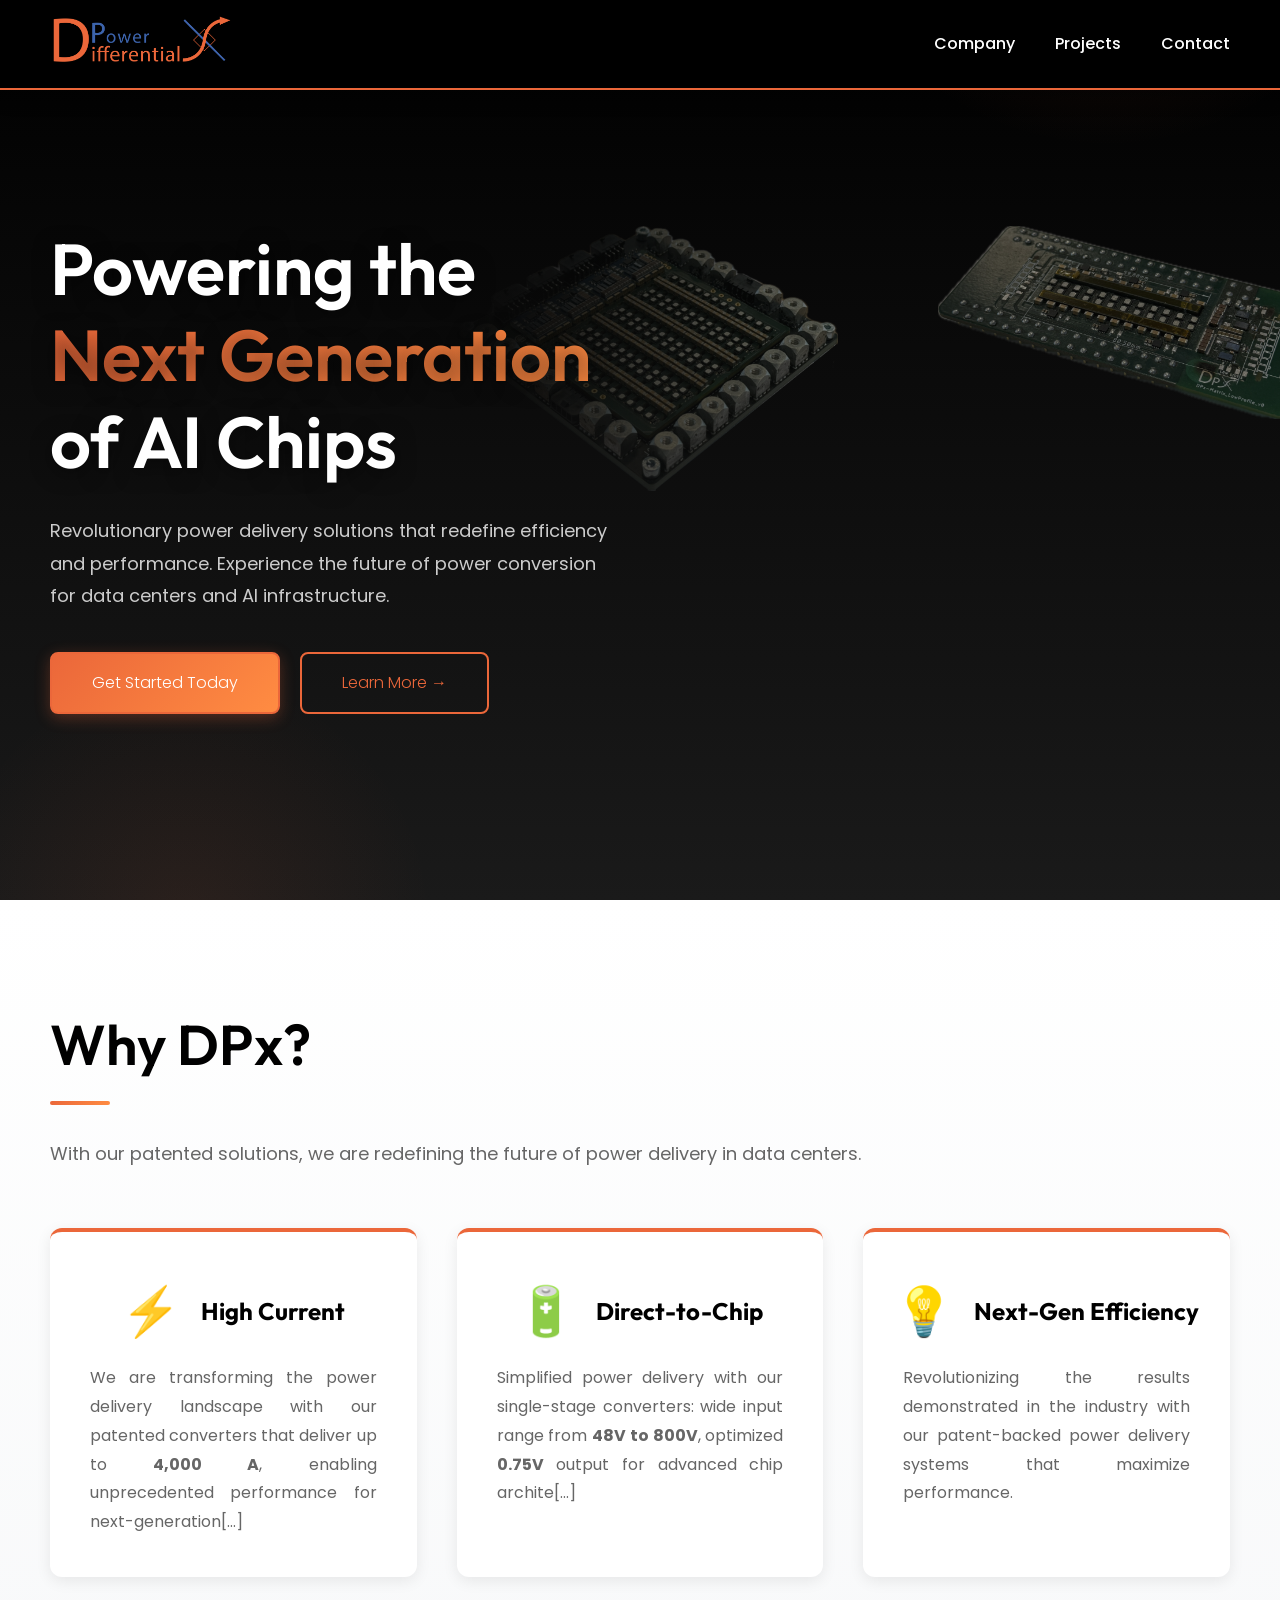
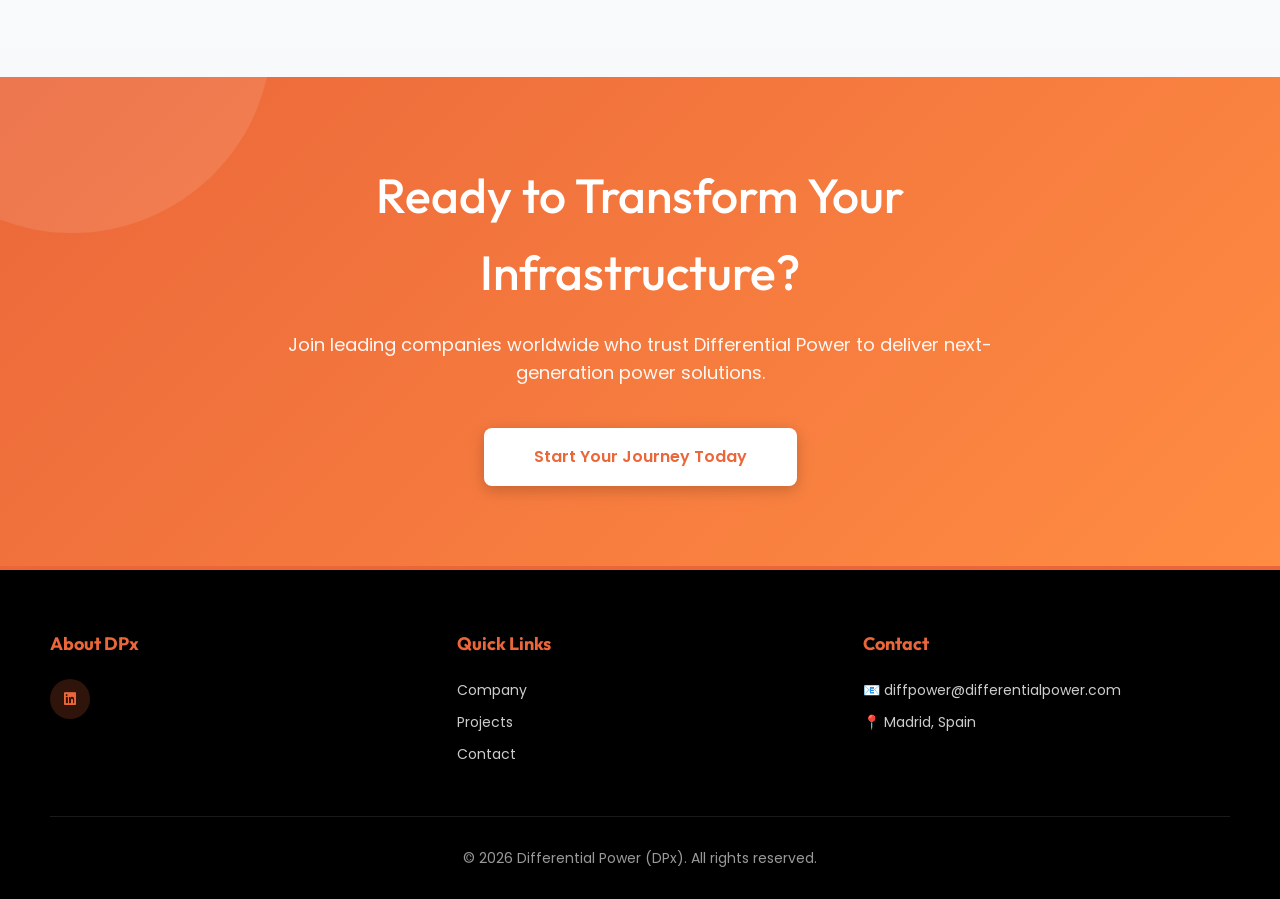
==== index.html @ 4995eabd "Update index.html" ====
<!DOCTYPE html>
<html lang="en">
<head>
    <meta charset="UTF-8">
    <meta name="viewport" content="width=device-width, initial-scale=1.0">
    <title>Differential Power - Next Generation Power Solutions</title>
    <link href="https://fonts.googleapis.com/css2?family=Poppins:wght@300;400;500;600;700&family=Space+Grotesk:wght@400;500;600;700&family=Outfit:wght@400;500;600;700&display=swap" rel="stylesheet">
    <link rel="stylesheet" href="https://cdnjs.cloudflare.com/ajax/libs/font-awesome/6.4.0/css/all.min.css">
    <style>
        * {
            margin: 0;
            padding: 0;
            box-sizing: border-box;
        }

        html {
            scroll-behavior: smooth;
        }

        body {
            font-family: 'Poppins', sans-serif;
            line-height: 1.6;
            color: #333;
            background-color: #ffffff;
            overflow-x: hidden;
        }

        /* Navbar */
        .navbar {
            background-color: #000000;
            color: white;
            display: flex;
            justify-content: space-between;
            align-items: center;
            padding: 15px 50px;
            position: fixed;
            top: 0;
            width: 100%;
            z-index: 1000;
            border-bottom: 2px solid #EB673A;
            box-shadow: 0 4px 20px rgba(0, 0, 0, 0.3);
            transition: all 0.3s ease;
        }

        .navbar-logo {
            height: 50px;
            width: auto;
            flex-shrink: 0;
            transition: transform 0.3s ease;
        }

        .navbar-logo:hover {
            transform: scale(1.05);
        }

        .nav-links {
            display: flex;
            list-style: none;
            gap: 40px;
            align-items: center;
        }

        .nav-links a {
            color: white;
            text-decoration: none;
            font-weight: 500;
            font-size: 16px;
            transition: all 0.3s ease;
            position: relative;
            padding-bottom: 5px;
        }

        .nav-links a::after {
            content: '';
            position: absolute;
            bottom: 0;
            left: 0;
            width: 0;
            height: 2px;
            background-color: #EB673A;
            transition: width 0.3s ease;
        }

        .nav-links a:hover::after {
            width: 100%;
        }

        .nav-links a:hover {
            color: #EB673A;
        }

        /* Hamburger Menu */
        .hamburger {
            display: none;
            flex-direction: column;
            cursor: pointer;
            gap: 6px;
        }

        .hamburger span {
            width: 25px;
            height: 3px;
            background-color: white;
            border-radius: 2px;
            transition: all 0.3s ease;
        }

        .hamburger.active span:nth-child(1) {
            transform: rotate(45deg) translate(10px, 10px);
        }

        .hamburger.active span:nth-child(2) {
            opacity: 0;
        }

        .hamburger.active span:nth-child(3) {
            transform: rotate(-45deg) translate(7px, -7px);
        }

        /* Mobile Menu */
        .mobile-menu {
            display: none;
            position: fixed;
            top: 70px;
            left: 0;
            right: 0;
            background-color: #1a1a1a;
            border-bottom: 2px solid #EB673A;
            padding: 20px;
            flex-direction: column;
            gap: 0;
            z-index: 999;
            animation: slideDown 0.3s ease;
        }

        .mobile-menu.active {
            display: flex;
        }

        @keyframes slideDown {
            from {
                opacity: 0;
                transform: translateY(-20px);
            }
            to {
                opacity: 1;
                transform: translateY(0);
            }
        }

        .mobile-menu a {
            color: white;
            text-decoration: none;
            font-weight: 500;
            font-size: 16px;
            padding: 15px 20px;
            transition: all 0.3s ease;
            border-left: 3px solid transparent;
            display: block;
        }

        .mobile-menu a:hover {
            background-color: rgba(235, 103, 58, 0.2);
            border-left-color: #EB673A;
            color: #EB673A;
        }

        /* Hero Section */
        .hero {
            background: linear-gradient(180deg, #000000 0%, #1a1a1a 100%);
            color: white;
            min-height: 100vh;
            display: flex;
            align-items: center;
            justify-content: center;
            padding: 120px 50px 80px;
            position: relative;
            overflow: hidden;
            margin-top: 0px;
        }

        .hero::before {
            content: '';
            position: absolute;
            top: -50%;
            right: -10%;
            width: 600px;
            height: 600px;
            background: radial-gradient(circle, rgba(235, 103, 58, 0.15) 0%, transparent 70%);
            border-radius: 50%;
            pointer-events: none;
        }

        .hero::after {
            content: '';
            position: absolute;
            bottom: -30%;
            left: -5%;
            width: 500px;
            height: 500px;
            background: radial-gradient(circle, rgba(235, 103, 58, 0.08) 0%, transparent 70%);
            border-radius: 50%;
            pointer-events: none;
        }

        .hero-content {
            max-width: 1200px;
            width: 100%;
            display: grid;
            grid-template-columns: 1fr 1fr;
            gap: 60px;
            align-items: center;
            position: relative;
            z-index: 1;
        }
        
        .hero-text {
            position: relative;
            z-index: 2;
        }

        .hero-text h1 {
            font-family: 'Outfit', sans-serif;
            font-size: 72px;
            font-weight: 600;
            line-height: 1.2;
            margin-bottom: 30px;
            text-shadow: 0 4px 20px rgba(0, 0, 0, 0.5);
            animation: fadeInUp 1s ease-out;
        }

        .hero-text h1 span {
            background: linear-gradient(135deg, #EB673A 0%, #FF8C42 100%);
            -webkit-background-clip: text;
            -webkit-text-fill-color: transparent;
            background-clip: text;
        }

        .hero-text p {
            font-size: 18px;
            color: #CCCCCC;
            margin-bottom: 40px;
            line-height: 1.8;
            animation: fadeInUp 1s ease-out 0.2s both;
        }

        .hero-buttons {
            display: flex;
            gap: 20px;
            animation: fadeInUp 1s ease-out 0.4s both;
        }

        .primary-btn, .secondary-btn {
            padding: 16px 40px;
            border-radius: 8px;
            text-decoration: none;
            font-weight: 300;
            font-size: 16px;
            transition: all 0.3s ease;
            border: 2px solid #EB673A;
            cursor: pointer;
            font-family: 'Poppins', sans-serif;
            text-align: center;
        }

        .primary-btn {
            background: linear-gradient(135deg, #EB673A 0%, #FF8C42 100%);
            color: white;
            box-shadow: 0 4px 15px rgba(235, 103, 58, 0.3);
        }

        .primary-btn:hover {
            transform: translateY(-3px);
            box-shadow: 0 8px 30px rgba(235, 103, 58, 0.5);
        }

        .secondary-btn {
            background: transparent;
            color: #EB673A;
            transition: all 0.3s ease;
        }

        .secondary-btn:hover {
            background: rgba(235, 103, 58, 0.1);
            transform: translateY(-3px);
        }
      
        .hero-image {
            position: absolute;
            right: -50px;
            top: 50%;
            transform: translateY(-50%);
            width: 70%;
            height: 100%;
            opacity: 0.6;
            z-index: 0;
            mask-image: linear-gradient(to left, rgba(0,0,0,1) 0%, rgba(0,0,0,0.8) 50%, rgba(0,0,0,0) 100%);
            -webkit-mask-image: linear-gradient(to left, rgba(0,0,0,1) 0%, rgba(0,0,0,0.8) 50%, rgba(0,0,0,0) 100%);
            overflow: hidden;
        }
        
        .carousel-track {
            display: flex;
            animation: scroll 25s linear infinite;
            gap: 100px;
        }
        
        .carousel-track img {
            width: 30vw;
            height: 100%;
            object-fit: contain;
            flex-shrink: 0;
        }
        
        @keyframes scroll {
            0% {
                transform: translateX(0);
            }
            100% {
                transform: translateX(calc(-30vw * 4));
            }
        }
        
        /* Features Section */
        .features {
            background: linear-gradient(180deg, #FFFFFF 0%, #F8F9FA 100%);
            padding: 100px 50px;
        }

        .section-title {
            font-family: 'Outfit', sans-serif;
            font-size: 56px;
            font-weight: 600;
            margin-bottom: 20px;
            color: #000;
            position: relative;
            display: inline-block;
        }

        .section-title::after {
            content: '';
            position: absolute;
            bottom: -15px;
            left: 0;
            width: 60px;
            height: 4px;
            background: linear-gradient(135deg, #EB673A 0%, #FF8C42 100%);
            border-radius: 2px;
        }

        .section-subtitle {
            font-size: 18px;
            color: #666;
            margin-bottom: 60px;
            max-width: 100%;
            margin-top: 30px;
            text-align: justify;
        }

        .features-grid {
            display: grid;
            grid-template-columns: repeat(auto-fit, minmax(300px, 1fr));
            gap: 40px;
            margin-top: 60px;
        }


         .feature-card {
            background: white;
            padding: 40px;
            border-radius: 12px;
            box-shadow: 0 4px 15px rgba(0, 0, 0, 0.08);
            transition: all 0.3s ease;
            border-top: 4px solid #EB673A;
            animation: fadeInUp 0.8s ease-out;
        }


        .feature-card:hover {
            transform: translateY(-10px);
            box-shadow: 0 12px 40px rgba(235, 103, 58, 0.2);
        }


       .feature-icon {
            font-size: 48px;
            color: #EB673A;
            margin-bottom: 0;
            display: inline;
            margin-right: 10px;
            flex-shrink: 0;
        }
        
        .feature-card h3 {
            font-family: 'Outfit', sans-serif;
            font-size: 24px;
            color: #000;
            margin-bottom: 15px;
            font-weight: 600;
            text-align: center;
            display: flex;
            align-items: center;
            justify-content: center;
            gap: 10px;
            white-space: nowrap;
        }

        .feature-card p {
            color: #666;
            line-height: 1.8;
            text-align: justify;
        }

        /* Solutions Section */
        .solutions {
            background: linear-gradient(180deg, #000000 0%, #1a1a1a 100%);
            padding: 100px 50px;
            color: white;
            position: relative;
            overflow: hidden;
        }

        .solutions::before {
            content: '';
            position: absolute;
            top: -50%;
            right: -10%;
            width: 500px;
            height: 500px;
            background: radial-gradient(circle, rgba(235, 103, 58, 0.1) 0%, transparent 70%);
            border-radius: 50%;
            pointer-events: none;
        }

        .solutions-content {
            max-width: 1200px;
            margin: 0 auto;
            position: relative;
            z-index: 1;
        }

        .solutions .section-title {
            color: white;
        }

        .solutions .section-title::after {
            background: linear-gradient(135deg, #EB673A 0%, #FF8C42 100%);
        }

        .solutions .section-subtitle {
            color: #CCCCCC;
        }

        .solutions-grid {
            display: grid;
            grid-template-columns: repeat(auto-fit, minmax(280px, 1fr));
            gap: 30px;
            margin-top: 60px;
        }

        .solution-card {
            background: rgba(255, 255, 255, 0.05);
            padding: 35px;
            border-radius: 12px;
            border-left: 4px solid #EB673A;
            transition: all 0.3s ease;
            backdrop-filter: blur(10px);
        }

        .solution-card:hover {
            background: rgba(255, 255, 255, 0.08);
            transform: translateY(-5px);
            box-shadow: 0 12px 40px rgba(235, 103, 58, 0.2);
        }

        .solution-card h3 {
            font-family: 'Outfit', sans-serif;
            font-size: 20px;
            color: #EB673A;
            margin-bottom: 15px;
            font-weight: 600;
        }

        .solution-card p {
            color: #CCCCCC;
            line-height: 1.8;
        }

        /* CTA Section */
        .cta-section {
            background: linear-gradient(135deg, #EB673A 0%, #FF8C42 100%);
            padding: 80px 50px;
            text-align: center;
            color: white;
            position: relative;
            overflow: hidden;
        }

        .cta-section::before {
            content: '';
            position: absolute;
            top: -50%;
            left: -10%;
            width: 400px;
            height: 400px;
            background: rgba(255, 255, 255, 0.1);
            border-radius: 50%;
            pointer-events: none;
        }

        .cta-content {
            max-width: 800px;
            margin: 0 auto;
            position: relative;
            z-index: 1;
            animation: fadeInUp 1s ease-out;
        }

        .cta-section h2 {
            font-family: 'Outfit', sans-serif;
            font-size: 48px;
            font-weight: 500;
            margin-bottom: 20px;
        }

        .cta-section p {
            font-size: 18px;
            margin-bottom: 40px;
            opacity: 0.95;
        }

        .cta-btn {
            background: white;
            color: #EB673A;
            padding: 16px 50px;
            border-radius: 8px;
            text-decoration: none;
            font-weight: 600;
            font-size: 16px;
            transition: all 0.3s ease;
            display: inline-block;
            box-shadow: 0 4px 15px rgba(0, 0, 0, 0.2);
        }

        .cta-btn:hover {
            transform: translateY(-3px);
            box-shadow: 0 8px 30px rgba(0, 0, 0, 0.3);
        }

        /* Footer */
        .footer {
            background-color: #000000;
            color: white;
            padding: 60px 50px 30px;
            border-top: 4px solid #EB673A;
        }

        .footer-content {
            display: grid;
            grid-template-columns: repeat(auto-fit, minmax(250px, 1fr));
            gap: 40px;
            margin-bottom: 40px;
            max-width: 1200px;
            margin-left: auto;
            margin-right: auto;
        }

        .footer-section h3 {
            font-family: 'Outfit', sans-serif;
            font-size: 18px;
            margin-bottom: 20px;
            color: #EB673A;
        }

        .footer-section p, .footer-section a {
            font-size: 14px;
            color: #CCCCCC;
            margin-bottom: 10px;
            text-decoration: none;
            transition: color 0.3s ease;
            display: block;
        }

        .footer-section a:hover {
            color: #EB673A;
        }

        .social-links {
            display: flex;
            gap: 15px;
            margin-top: 20px;
        }

        .social-links a {
            width: 40px;
            height: 40px;
            background: rgba(235, 103, 58, 0.2);
            border-radius: 50%;
            display: flex;
            align-items: center;
            justify-content: center;
            color: #EB673A;
            text-decoration: none;
            transition: all 0.3s ease;
            margin: 0;
        }

        .social-links a:hover {
            background: #EB673A;
            color: white;
            transform: translateY(-3px);
        }

        .footer-bottom {
            border-top: 1px solid rgba(255, 255, 255, 0.1);
            padding-top: 30px;
            text-align: center;
            color: #999;
            font-size: 14px;
        }

        /* Animaciones */
        @keyframes fadeInUp {
            from {
                opacity: 0;
                transform: translateY(30px);
            }
            to {
                opacity: 1;
                transform: translateY(0);
            }
        }

        @keyframes scaleIn {
            from {
                opacity: 0;
                transform: scale(0.95);
            }
            to {
                opacity: 1;
                transform: scale(1);
            }
        }

        /* Responsive */
        @media (max-width: 1024px) {
            .hero-content {
                grid-template-columns: 1fr;
            }

            .hero-text h1 {
                font-size: 52px;
            }
        }

        @media (max-width: 768px) {
            .navbar {
                padding: 15px 20px;
            }

            .nav-links {
                display: none;
            }

            .hamburger {
                display: flex;
            }

            .navbar-logo {
                height: 40px;
            }

            .hero {
                padding: 100px 20px 60px;
                margin-top: 0px;
            }

            .hero-text h1 {
                font-size: 36px;
            }

            .hero-text p {
                font-size: 16px;
            }

            .hero-buttons {
                flex-direction: column;
            }

            .primary-btn, .secondary-btn {
                width: 100%;
                padding: 14px 20px;
                font-size: 15px;
            }

            .features {
                padding: 60px 20px;
            }

            .section-title {
                font-size: 36px;
            }

            .section-subtitle {
                font-size: 16px;
            }

            .feature-card {
                padding: 30px 20px;
            }

            .feature-card h3 {
                font-size: 20px;
                white-space: normal;
            }

            .feature-card p {
                font-size: 15px;
            }

            .solutions {
                padding: 60px 20px;
            }

            .solution-card {
                padding: 25px 20px;
            }

            .solution-card h3 {
                font-size: 18px;
            }

            .solution-card p {
                font-size: 14px;
            }

            .cta-section {
                padding: 60px 20px;
            }

            .cta-section h2 {
                font-size: 32px;
            }

            .cta-section p {
                font-size: 16px;
            }

            .cta-btn {
                padding: 14px 40px;
                font-size: 15px;
            }

            .footer {
                padding: 40px 20px 20px;
            }

            .footer-content {
                gap: 25px;
            }
        }
    </style>
</head>
<body>
    <!-- Navbar -->
    <nav class="navbar">
        <a href="index.html">
            <img src="DPX_logo_recortado.png" alt="DPx Logo" class="navbar-logo">
        </a>
        <ul class="nav-links">
            <li><a href="company.html">Company</a></li>
            <li><a href="projects.html">Projects</a></li>
            <li><a href="contact.html">Contact</a></li>
        </ul>
        <div class="hamburger" id="hamburger">
            <span></span>
            <span></span>
            <span></span>
        </div>
    </nav>

    <!-- Mobile Menu -->
    <div class="mobile-menu" id="mobileMenu">
        <a href="company.html">Company</a>
        <a href="projects.html">Projects</a>
        <a href="contact.html">Contact</a>
    </div>

    <!-- Hero Section -->
    <section class="hero">
        <div class="hero-content">
            <div class="hero-text">
                <h1>Powering the <span>Next Generation</span> of AI Chips</h1>
                <p>Revolutionary power delivery solutions that redefine efficiency and performance. Experience the future of power conversion for data centers and AI infrastructure.</p>
                <div class="hero-buttons">
                    <a href="contact.html" class="primary-btn">Get Started Today</a>
                    <a href="company.html" class="secondary-btn">Learn More →</a>
                </div>
            </div>
           <div class="hero-image">
                <div class="carousel-track">
                    <img src="Emerald.png" alt="Emerald">
                    <img src="Matrix.PNG" alt="Matrix">
                    <img src="Animal.PNG" alt="Animal">
                    <img src="Onyx2.PNG" alt="Onyx">
                    <img src="UFO.PNG" alt="UFO">
                    <img src="Emerald.png" alt="Emerald">
                    <img src="Matrix.PNG" alt="Matrix">
                    <img src="Animal.PNG" alt="Animal">
                    <img src="Onyx2.PNG" alt="Onyx">
                    <img src="UFO.PNG" alt="UFO">
                    <img src="Emerald.png" alt="Emerald">
                    <img src="Matrix.PNG" alt="Matrix">
                    <img src="Animal.PNG" alt="Animal">
                    <img src="Onyx2.PNG" alt="Onyx">
                    <img src="UFO.PNG" alt="UFO">
                    <img src="Emerald.png" alt="Emerald">
                    <img src="Matrix.PNG" alt="Matrix">
                    <img src="Animal.PNG" alt="Animal">
                    <img src="Onyx2.PNG" alt="Onyx">
                    <img src="UFO.PNG" alt="UFO">
                    <img src="Emerald.png" alt="Emerald">
                    <img src="Matrix.PNG" alt="Matrix">
                    <img src="Animal.PNG" alt="Animal">
                    <img src="Onyx2.PNG" alt="Onyx">
                    <img src="UFO.PNG" alt="UFO">
                    <img src="Emerald.png" alt="Emerald">
                    <img src="Matrix.PNG" alt="Matrix">
                    <img src="Animal.PNG" alt="Animal">
                    <img src="Onyx2.PNG" alt="Onyx">
                    <img src="UFO.PNG" alt="UFO">
                </div>
            </div>
        </div>
    </section>

    <!-- Features Section -->
    <section class="features">
        <div style="max-width: 1200px; margin: 0 auto;">
            <h2 class="section-title">Why DPx?</h2>
            <p class="section-subtitle">With our patented solutions, we are redefining the future of power delivery in data centers.</p>
            
            <div class="features-grid">
                <div class="feature-card">
                    <h3><div class="feature-icon">⚡</div><strong>High Current</strong></h3>
                    <p>We are transforming the power delivery landscape with our patented converters that deliver up to <strong>4,000 A</strong>, enabling unprecedented performance for next-generation[...]
                </div>

                <div class="feature-card">
                    <h3><div class="feature-icon">🔋</div><strong>Direct-to-Chip</strong></h3>
                    <p>Simplified power delivery with our single-stage converters: wide input range from <strong>48V to 800V</strong>, optimized <strong>0.75V</strong> output for advanced chip archite[...]
                </div>

                <div class="feature-card">
                    <h3><div class="feature-icon">💡</div><strong>Next-Gen Efficiency</strong></h3>
                    <p>Revolutionizing the results demonstrated in the industry with our patent-backed power delivery systems that maximize performance.</p>
                </div>

            </div>
        </div>
    </section>


    <!-- CTA Section -->
    <section class="cta-section">
        <div class="cta-content">
            <h2>Ready to Transform Your Infrastructure?</h2>
            <p>Join leading companies worldwide who trust Differential Power to deliver next-generation power solutions.</p>
            <a href="contact.html" class="cta-btn">Start Your Journey Today</a>
        </div>
    </section>

    <!-- Footer -->
    <footer class="footer">
        <div class="footer-content">
            <div class="footer-section">
                <h3>About DPx</h3>
                <!-- <p>Differential Power is your technology partner for the future.</p> -->
                <div class="social-links">
                    <a href="https://es.linkedin.com/company/differential-power-s-l" title="LinkedIn"><i class="fab fa-linkedin"></i></a>
                </div>
            </div>
            <div class="footer-section">
                <h3>Quick Links</h3>
                <a href="company.html">Company</a>
                <a href="projects.html">Projects</a>
                <a href="contact.html">Contact</a>
            </div>
            <div class="footer-section">
                <h3>Contact</h3>
                <p> <a href="mailto:diffpower@differentialpower.com">📧 diffpower@differentialpower.com</a></p>
                <p> <a href="https://www.google.com/maps/search/Playa+de+Riazor+12,+Madrid,+Spain,+28042" target="_blank">📍 Madrid, Spain</a></p>
            </div>
        </div>
        <div class="footer-bottom">
            <p>&copy; 2026 Differential Power (DPx). All rights reserved.</p>
        </div>
    </footer>

    <script>
        // Hamburger menu functionality
        const hamburger = document.getElementById('hamburger');
        const mobileMenu = document.getElementById('mobileMenu');

        hamburger.addEventListener('click', function() {
            hamburger.classList.toggle('active');
            mobileMenu.classList.toggle('active');
        });

        // Close menu when clicking on a link
        const menuLinks = mobileMenu.querySelectorAll('a');
        menuLinks.forEach(link => {
            link.addEventListener('click', function() {
                hamburger.classList.remove('active');
                mobileMenu.classList.remove('active');
            });
        });

        // Close menu when clicking outside
        document.addEventListener('click', function(event) {
            const isClickInsideNav = hamburger.contains(event.target) || mobileMenu.contains(event.target);
            if (!isClickInsideNav) {
                hamburger.classList.remove('active');
                mobileMenu.classList.remove('active');
            }
        });
    </script>

</body>
</html>
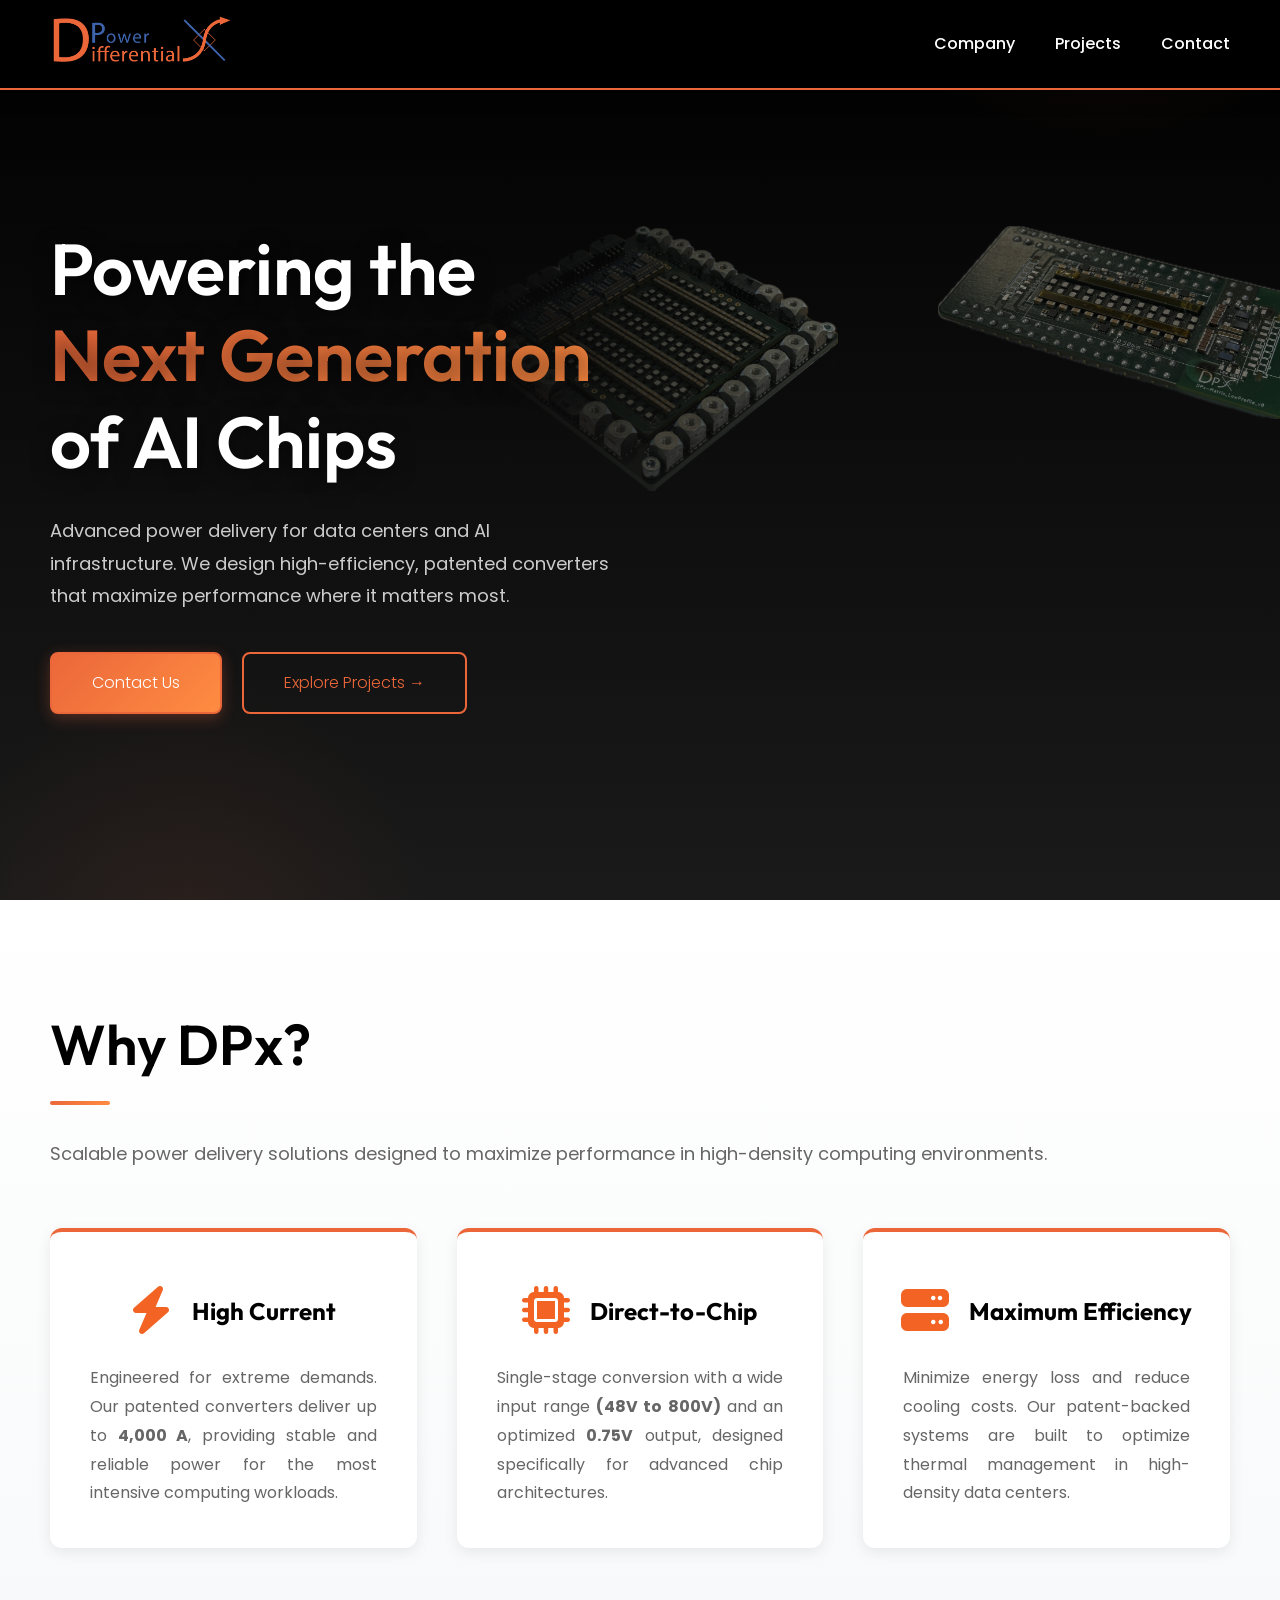
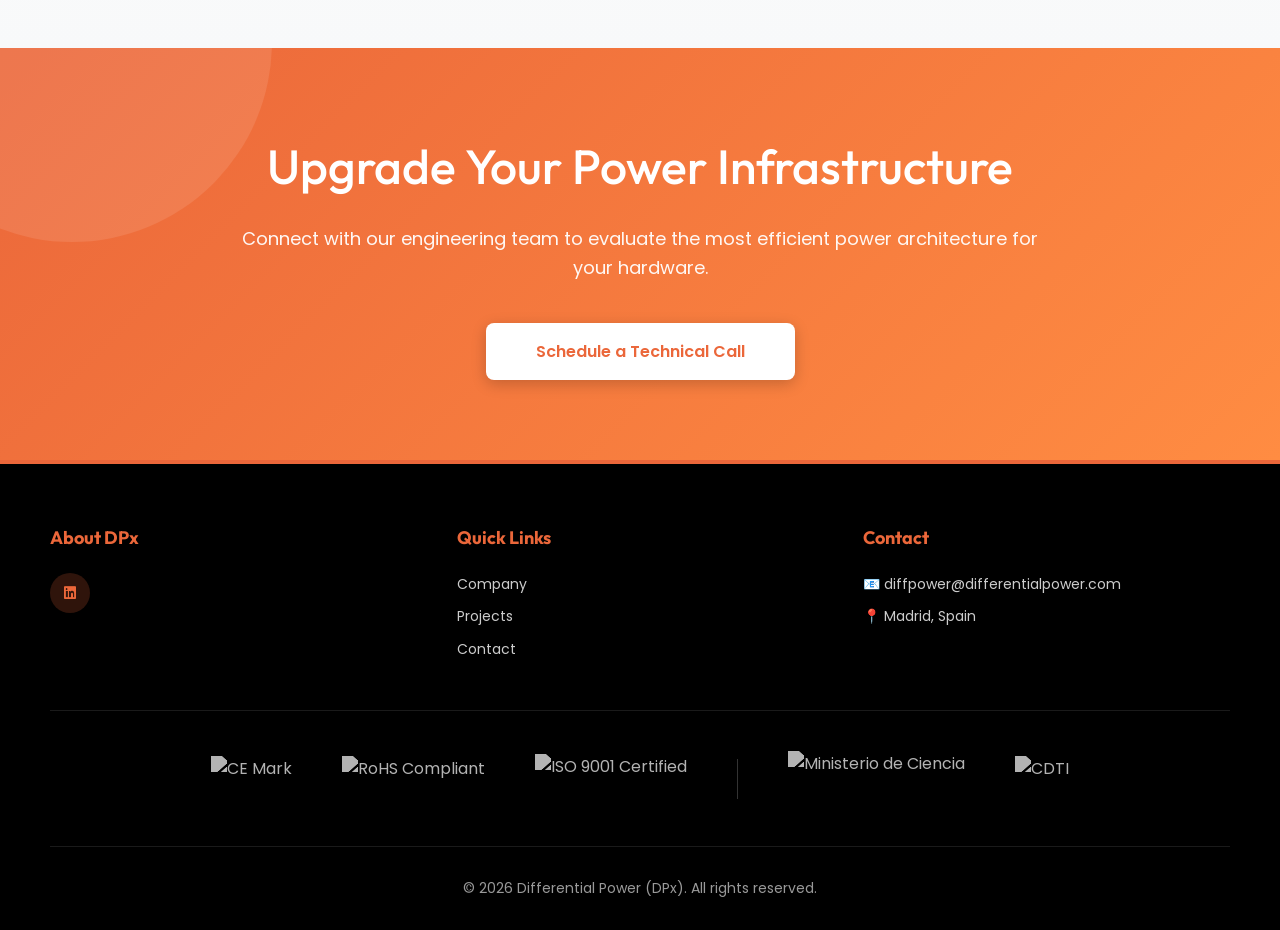
==== commit a3b7d614: "CambiosAle" ====
--- a/index.html
+++ b/index.html
@@ -791,10 +791,10 @@
         <div class="hero-content">
             <div class="hero-text">
                 <h1>Powering the <span>Next Generation</span> of AI Chips</h1>
-                <p>Revolutionary power delivery solutions that redefine efficiency and performance. Experience the future of power conversion for data centers and AI infrastructure.</p>
+                <p>Advanced power delivery for data centers and AI infrastructure. We design high-efficiency, patented converters that maximize performance where it matters most.</p>
                 <div class="hero-buttons">
-                    <a href="contact.html" class="primary-btn">Get Started Today</a>
-                    <a href="company.html" class="secondary-btn">Learn More →</a>
+                    <a href="contact.html" class="primary-btn">Contact Us</a>
+                    <a href="projects.html" class="secondary-btn">Explore Projects →</a>
                 </div>
             </div>
            <div class="hero-image">
@@ -838,24 +838,23 @@
     <section class="features">
         <div style="max-width: 1200px; margin: 0 auto;">
             <h2 class="section-title">Why DPx?</h2>
-            <p class="section-subtitle">With our patented solutions, we are redefining the future of power delivery in data centers.</p>
+            <p class="section-subtitle">Scalable power delivery solutions designed to maximize performance in high-density computing environments.</p>
             
             <div class="features-grid">
                 <div class="feature-card">
-                    <h3><div class="feature-icon">⚡</div><strong>High Current</strong></h3>
-                    <p>We are transforming the power delivery landscape with our patented converters that deliver up to <strong>4,000 A</strong>, enabling unprecedented performance for next-generation[...]
+                    <h3><div class="feature-icon"><i class="fa-solid fa-bolt" style="color: #f36424;"></i></div><strong>High Current</strong></h3>
+                    <p>Engineered for extreme demands. Our patented converters deliver up to <strong>4,000 A</strong>, providing stable and reliable power for the most intensive computing workloads.</p>
                 </div>
 
                 <div class="feature-card">
-                    <h3><div class="feature-icon">🔋</div><strong>Direct-to-Chip</strong></h3>
-                    <p>Simplified power delivery with our single-stage converters: wide input range from <strong>48V to 800V</strong>, optimized <strong>0.75V</strong> output for advanced chip archite[...]
+                    <h3><div class="feature-icon"><i class="fa-solid fa-microchip" style="color: #f36424;"></i></div><strong>Direct-to-Chip</strong></h3>
+                    <p>Single-stage conversion with a wide input range <strong>(48V to 800V)</strong> and an optimized <strong>0.75V</strong> output, designed specifically for advanced chip architectures.</p>
                 </div>
 
                 <div class="feature-card">
-                    <h3><div class="feature-icon">💡</div><strong>Next-Gen Efficiency</strong></h3>
-                    <p>Revolutionizing the results demonstrated in the industry with our patent-backed power delivery systems that maximize performance.</p>
+                    <h3><div class="feature-icon"><i class="fa-solid fa-server" style="color: #f36424;"></i></div><strong>Maximum Efficiency</strong></h3>
+                    <p>Minimize energy loss and reduce cooling costs. Our patent-backed systems are built to optimize thermal management in high-density data centers.</p>
                 </div>
-
             </div>
         </div>
     </section>
@@ -864,34 +863,66 @@
     <!-- CTA Section -->
     <section class="cta-section">
         <div class="cta-content">
-            <h2>Ready to Transform Your Infrastructure?</h2>
-            <p>Join leading companies worldwide who trust Differential Power to deliver next-generation power solutions.</p>
-            <a href="contact.html" class="cta-btn">Start Your Journey Today</a>
+            <h2>Upgrade Your Power Infrastructure</h2>
+            <p>Connect with our engineering team to evaluate the most efficient power architecture for your hardware.</p>
+            <a href="contact.html" class="cta-btn">Schedule a Technical Call</a>
         </div>
     </section>
 
-    <!-- Footer -->
+   <!-- Footer-->
     <footer class="footer">
         <div class="footer-content">
             <div class="footer-section">
                 <h3>About DPx</h3>
-                <!-- <p>Differential Power is your technology partner for the future.</p> -->
                 <div class="social-links">
-                    <a href="https://es.linkedin.com/company/differential-power-s-l" title="LinkedIn"><i class="fab fa-linkedin"></i></a>
+                    <a href="https://www.linkedin.com/company/differential-power-s-l" target="_blank" title="LinkedIn"><i class="fab fa-linkedin"></i></a>
                 </div>
             </div>
+            
             <div class="footer-section">
                 <h3>Quick Links</h3>
                 <a href="company.html">Company</a>
                 <a href="projects.html">Projects</a>
                 <a href="contact.html">Contact</a>
             </div>
+
+            <!-- Columna Legal en Inglés -->
+             <!--
+            <div class="footer-section">
+                <h3>Legal</h3>
+                <a href="legal-notice.html">Legal Notice</a>
+                <a href="privacy-policy.html">Privacy Policy</a>
+                <a href="cookie-policy.html">Cookie Policy</a>
+            </div>
+            -->
+
             <div class="footer-section">
                 <h3>Contact</h3>
-                <p> <a href="mailto:diffpower@differentialpower.com">📧 diffpower@differentialpower.com</a></p>
-                <p> <a href="https://www.google.com/maps/search/Playa+de+Riazor+12,+Madrid,+Spain,+28042" target="_blank">📍 Madrid, Spain</a></p>
+                <p><a href="mailto:diffpower@differentialpower.com">📧 diffpower@differentialpower.com</a></p>
+                <p><a href="https://www.google.com/maps/search/Playa+de+Riazor+12,+Madrid,+Spain,+28042" target="_blank">📍 Madrid, Spain</a></p>
             </div>
         </div>
+
+        <!-- ESPACIO DE LOGOS (Bloques 2 y 3) -->
+        <div class="footer-logos" style="border-top: 1px solid rgba(255, 255, 255, 0.1); padding: 40px 0; display: flex; justify-content: center; align-items: center; gap: 50px; flex-wrap: wrap;">
+            
+            <!-- BLOQUE 2: Certificaciones -->
+            <img src="ce-mark.png" alt="CE Mark" style="height: 45px; filter: grayscale(100%) brightness(200%); opacity: 0.7; transition: opacity 0.3s ease;" onmouseover="this.style.opacity='1'" onmouseout="this.style.opacity='0.7'">
+            
+            <img src="rohs-logo.png" alt="RoHS Compliant" style="height: 45px; filter: grayscale(100%) brightness(200%); opacity: 0.7; transition: opacity 0.3s ease;" onmouseover="this.style.opacity='1'" onmouseout="this.style.opacity='0.7'">
+            
+            <img src="iso-9001.png" alt="ISO 9001 Certified" style="height: 50px; filter: grayscale(100%) brightness(200%); opacity: 0.7; transition: opacity 0.3s ease;" onmouseover="this.style.opacity='1'" onmouseout="this.style.opacity='0.7'">
+
+            <!-- Separador visual discreto -->
+            <div style="height: 40px; width: 1px; background-color: rgba(255,255,255,0.2);"></div>
+
+            <!-- BLOQUE 3: Instituciones -->
+            <img src="logo-ministerio.png" alt="Ministerio de Ciencia" style="height: 55px; filter: grayscale(100%) brightness(200%); opacity: 0.7; transition: opacity 0.3s ease;" onmouseover="this.style.opacity='1'" onmouseout="this.style.opacity='0.7'">
+            
+            <img src="logo-cdti.png" alt="CDTI" style="height: 45px; filter: grayscale(100%) brightness(200%); opacity: 0.7; transition: opacity 0.3s ease;" onmouseover="this.style.opacity='1'" onmouseout="this.style.opacity='0.7'">
+
+        </div>
+
         <div class="footer-bottom">
             <p>&copy; 2026 Differential Power (DPx). All rights reserved.</p>
         </div>
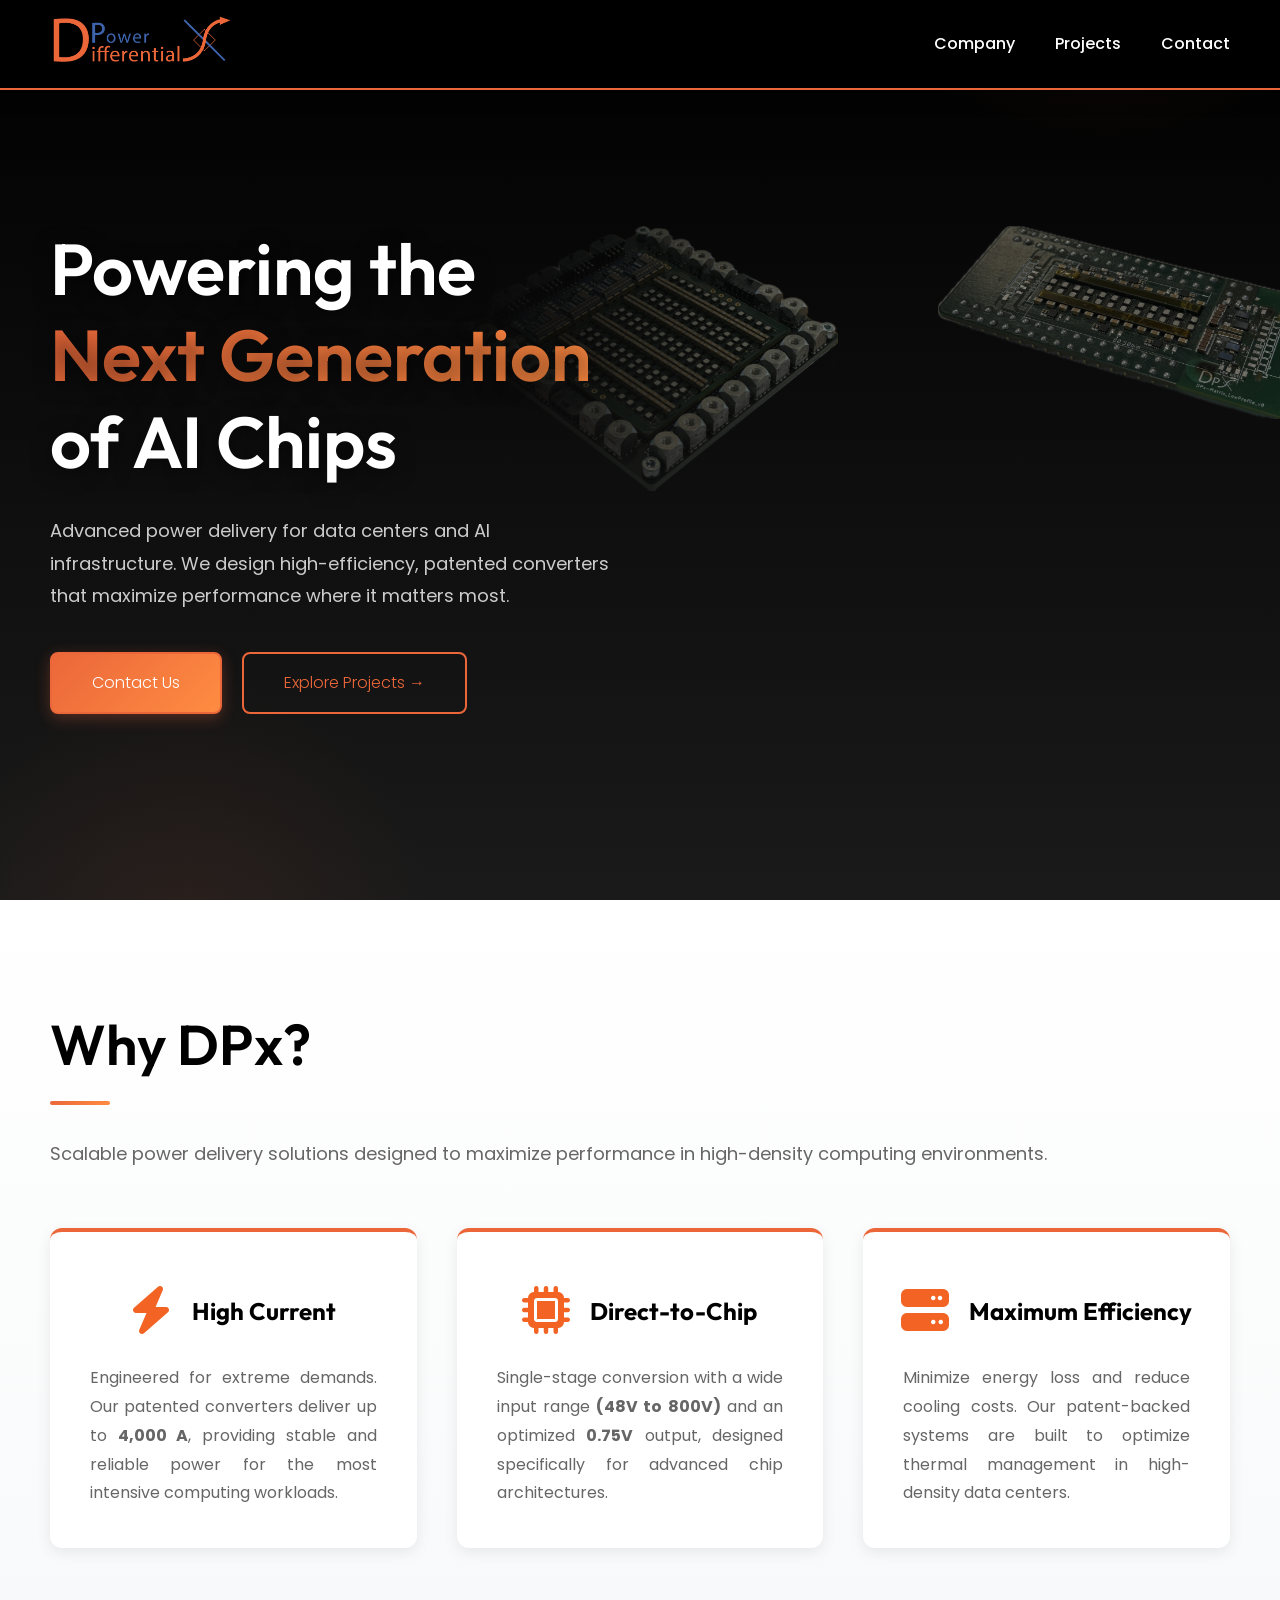
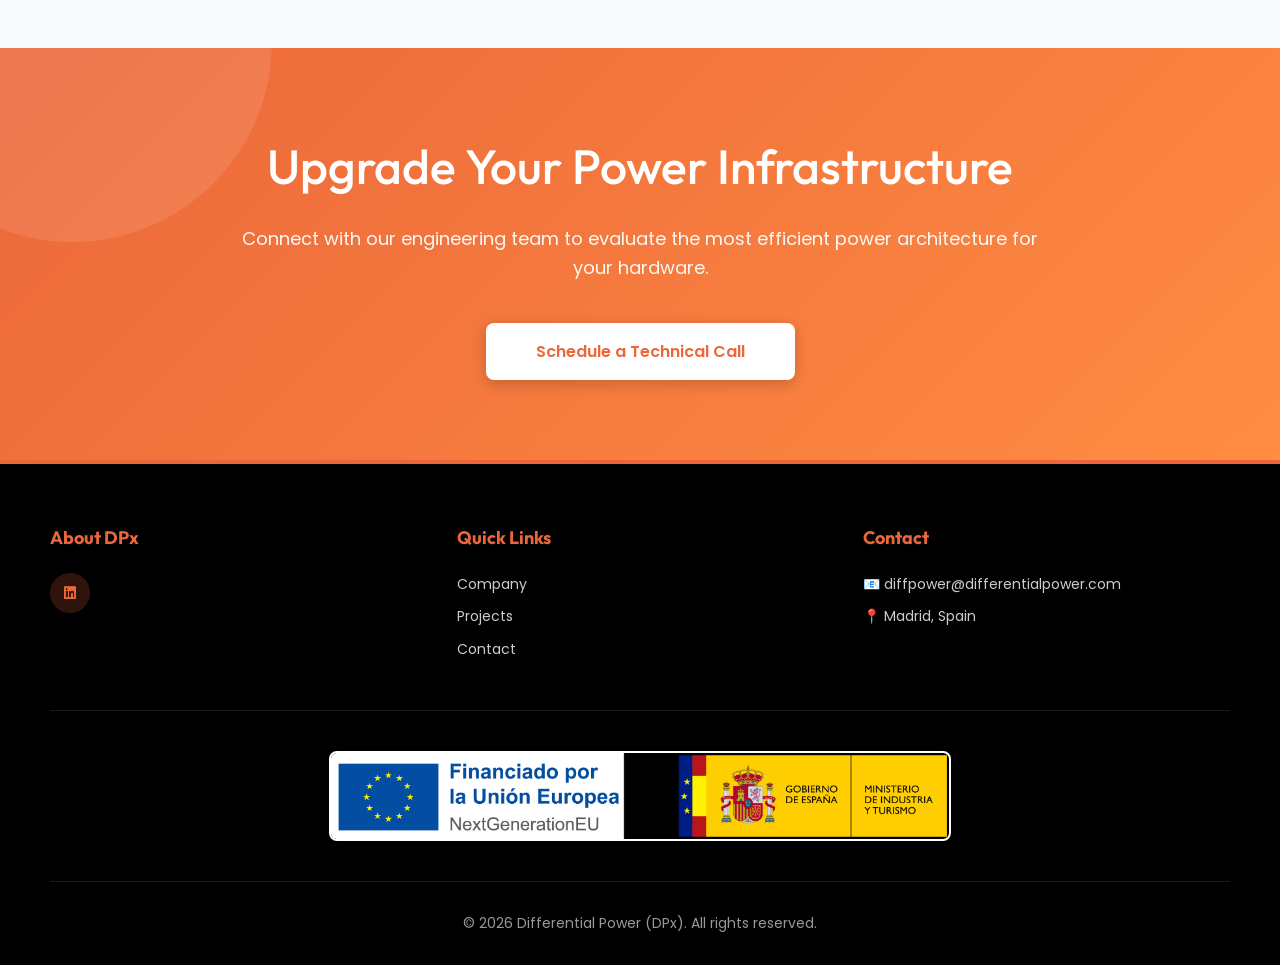
==== commit 46afc092: "Update index.html" ====
--- a/index.html
+++ b/index.html
@@ -907,20 +907,7 @@
         <div class="footer-logos" style="border-top: 1px solid rgba(255, 255, 255, 0.1); padding: 40px 0; display: flex; justify-content: center; align-items: center; gap: 50px; flex-wrap: wrap;">
             
             <!-- BLOQUE 2: Certificaciones -->
-            <img src="ce-mark.png" alt="CE Mark" style="height: 45px; filter: grayscale(100%) brightness(200%); opacity: 0.7; transition: opacity 0.3s ease;" onmouseover="this.style.opacity='1'" onmouseout="this.style.opacity='0.7'">
-            
-            <img src="rohs-logo.png" alt="RoHS Compliant" style="height: 45px; filter: grayscale(100%) brightness(200%); opacity: 0.7; transition: opacity 0.3s ease;" onmouseover="this.style.opacity='1'" onmouseout="this.style.opacity='0.7'">
-            
-            <img src="iso-9001.png" alt="ISO 9001 Certified" style="height: 50px; filter: grayscale(100%) brightness(200%); opacity: 0.7; transition: opacity 0.3s ease;" onmouseover="this.style.opacity='1'" onmouseout="this.style.opacity='0.7'">
-
-            <!-- Separador visual discreto -->
-            <div style="height: 40px; width: 1px; background-color: rgba(255,255,255,0.2);"></div>
-
-            <!-- BLOQUE 3: Instituciones -->
-            <img src="logo-ministerio.png" alt="Ministerio de Ciencia" style="height: 55px; filter: grayscale(100%) brightness(200%); opacity: 0.7; transition: opacity 0.3s ease;" onmouseover="this.style.opacity='1'" onmouseout="this.style.opacity='0.7'">
-            
-            <img src="logo-cdti.png" alt="CDTI" style="height: 45px; filter: grayscale(100%) brightness(200%); opacity: 0.7; transition: opacity 0.3s ease;" onmouseover="this.style.opacity='1'" onmouseout="this.style.opacity='0.7'">
-
+            <img src="Logo.png" alt="CE Mark" style="height: 90px; border: 2px solid white; border-radius: 8px;">
         </div>
 
         <div class="footer-bottom">
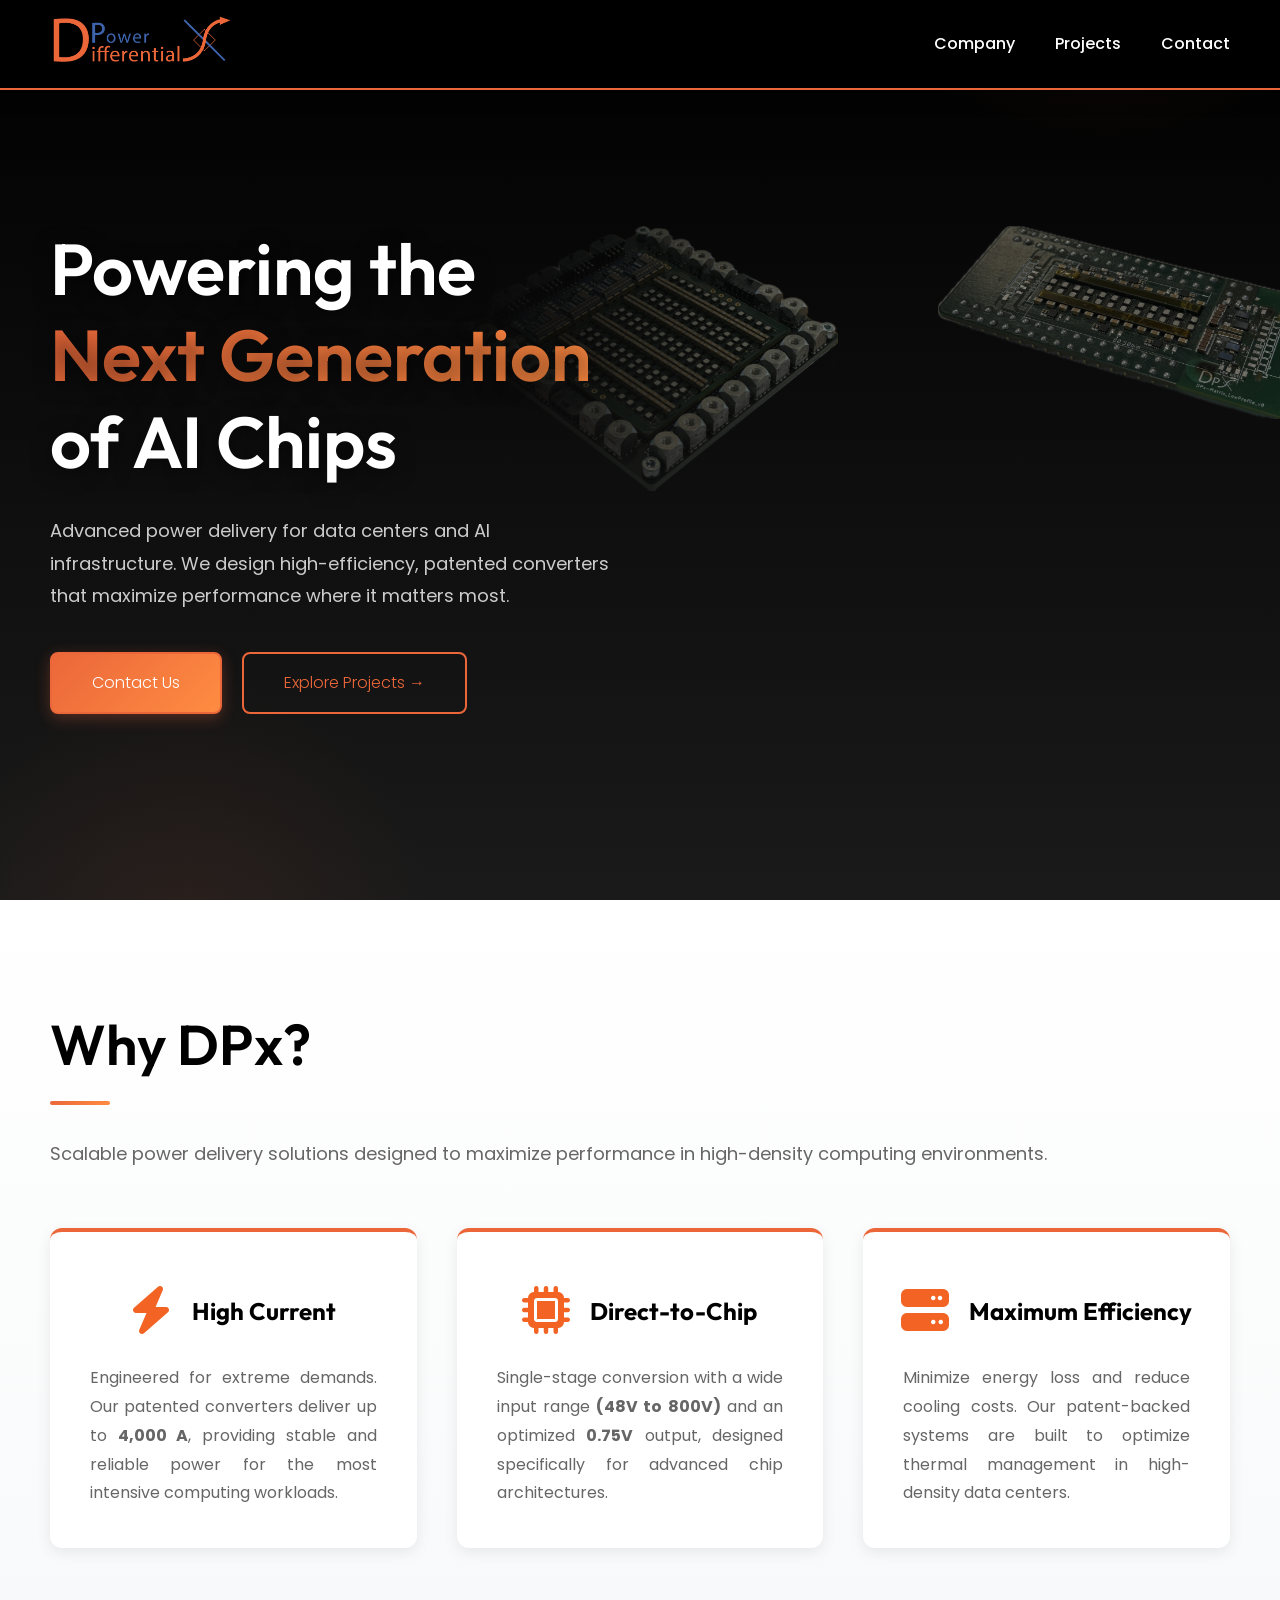
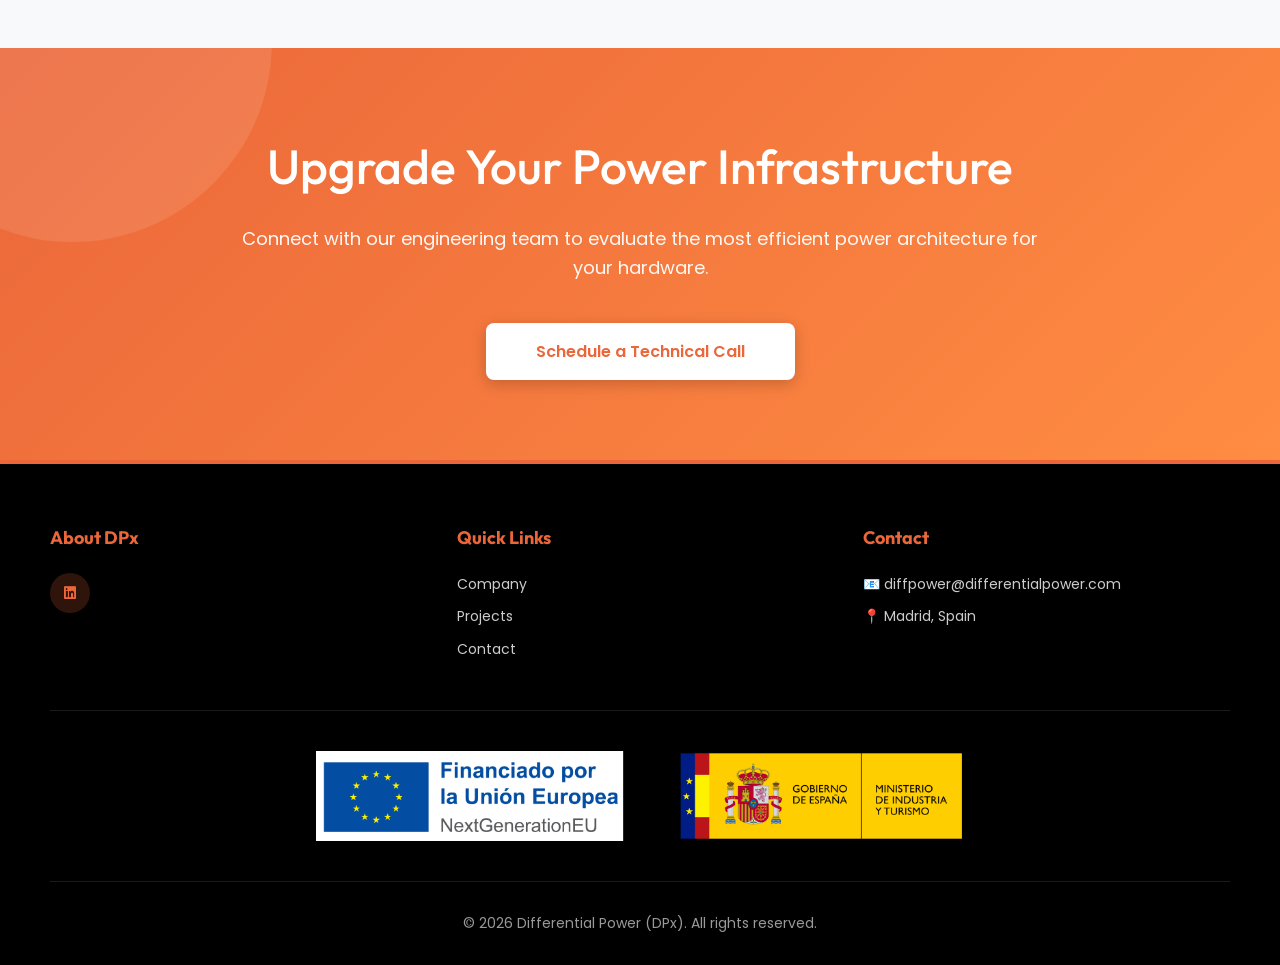
==== commit 43cf9f8d: "Remove border from CE Mark logo in footer" ====
--- a/index.html
+++ b/index.html
@@ -907,7 +907,7 @@
         <div class="footer-logos" style="border-top: 1px solid rgba(255, 255, 255, 0.1); padding: 40px 0; display: flex; justify-content: center; align-items: center; gap: 50px; flex-wrap: wrap;">
             
             <!-- BLOQUE 2: Certificaciones -->
-            <img src="Logo.png" alt="CE Mark" style="height: 90px; border: 2px solid white; border-radius: 8px;">
+            <img src="Logo.png" alt="CE Mark" style="height: 90px;">
         </div>
 
         <div class="footer-bottom">
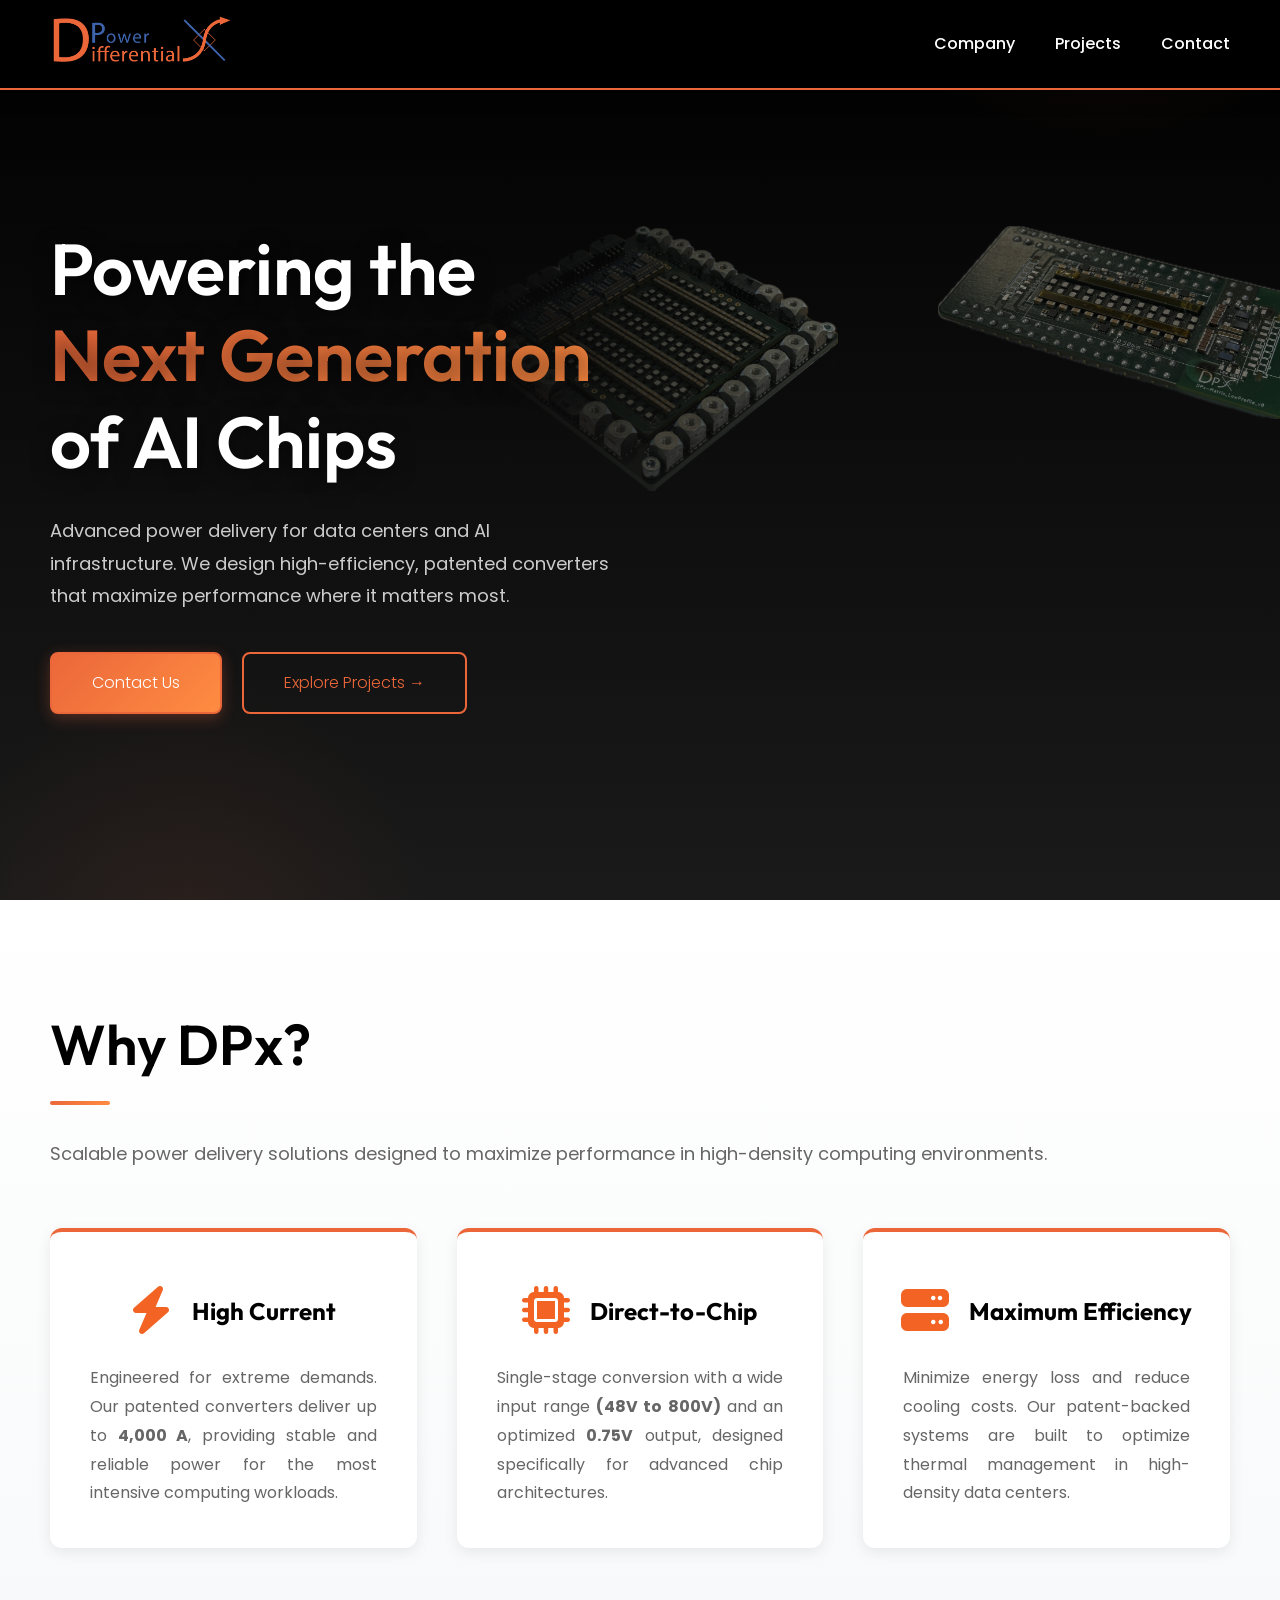
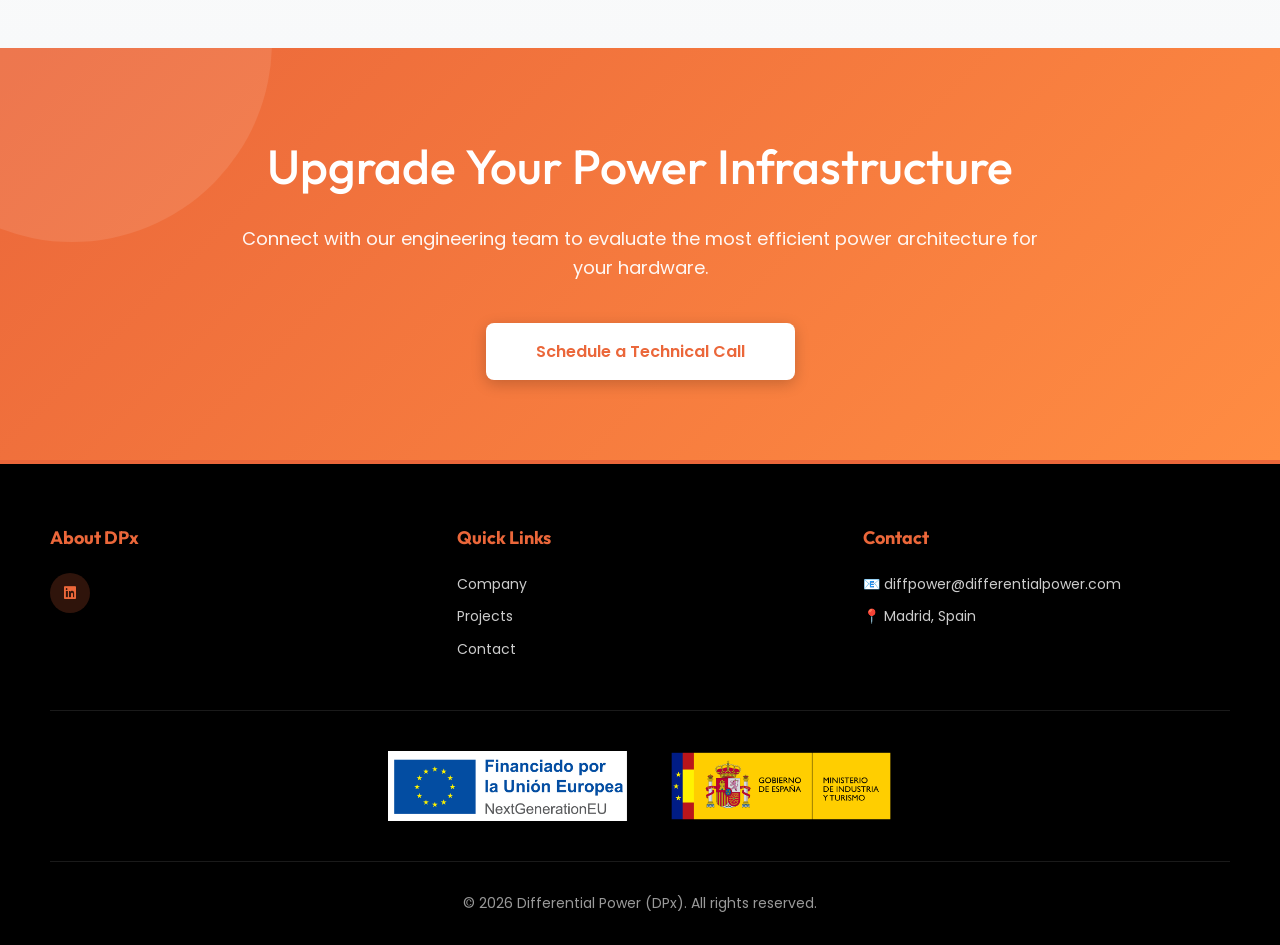
==== commit ca486bda: "Change logo height in footer section" ====
--- a/index.html
+++ b/index.html
@@ -907,7 +907,7 @@
         <div class="footer-logos" style="border-top: 1px solid rgba(255, 255, 255, 0.1); padding: 40px 0; display: flex; justify-content: center; align-items: center; gap: 50px; flex-wrap: wrap;">
             
             <!-- BLOQUE 2: Certificaciones -->
-            <img src="Logo.png" alt="CE Mark" style="height: 90px;">
+            <img src="Logo.png" alt="CE Mark" style="height: 70px;">
         </div>
 
         <div class="footer-bottom">
